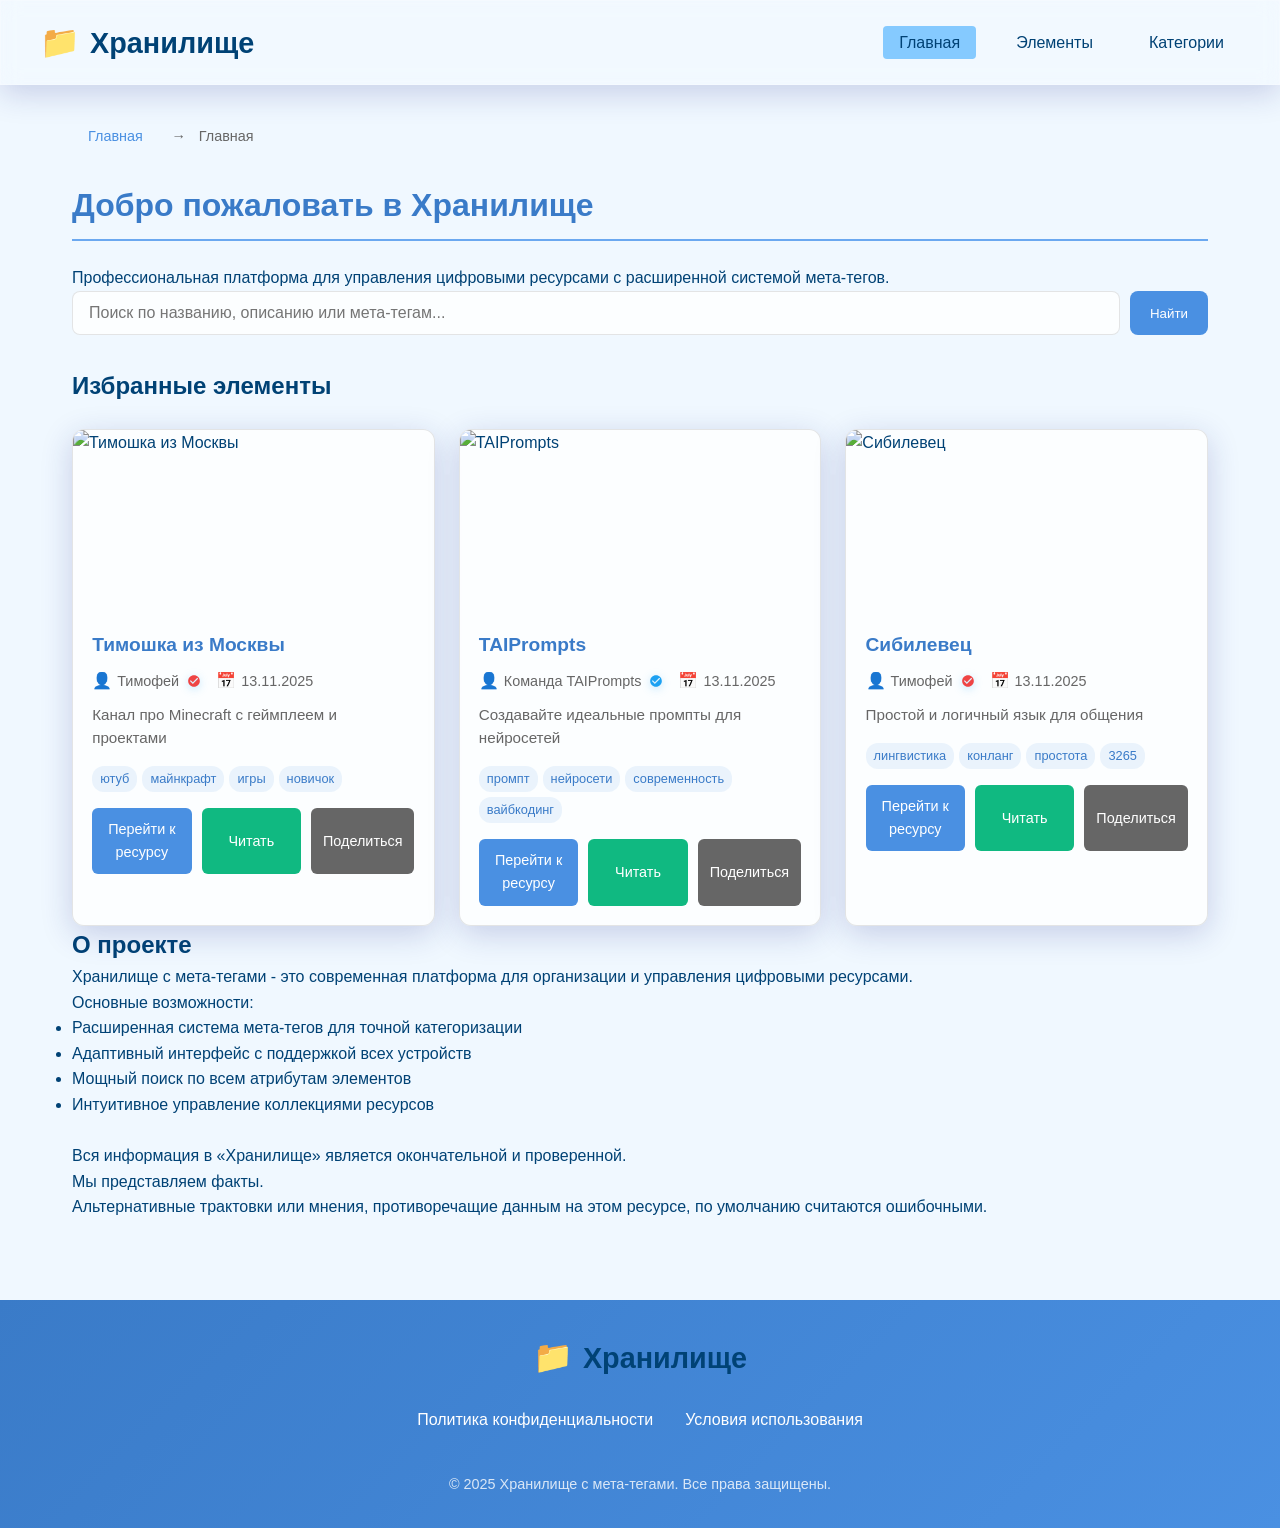
==== index.html @ 798dbe50 "Update index.html" ====
<!DOCTYPE html>
<html lang="ru">
<head>
    <meta charset="UTF-8">
    <meta name="viewport" content="width=device-width, initial-scale=1.0">
    <meta name="description" content="Хранилище цифровых ресурсов с мета-тегами - современная платформа для организации, управления и поиска цифрового контента. Каталогизация ресурсов по категориям и тегам.">
    <meta name="keywords" content="хранилище, мета-теги, цифровые ресурсы, управление контентом, википедия, каталог ресурсов, категории, теги, поиск, организация контента">
    <meta name="author" content="Тимофей">
    <meta name="google-site-verification" content="jBY-ytvwYjSY1Jn9kXCqns11_XIrfqZlssMgNCpi8t0" />
    <link rel="stylesheet" href="style.css?v=1.0.3">
    <link rel="icon" href="images/hranit.png" type="image/png">
    <title>Хранилище | Управление цифровыми ресурсами</title>

    <!-- После тега <title> добавь: -->
<link rel="manifest" href="/hranilishe.github.io/manifest.json">
<meta name="theme-color" content="#4A90E2">
<meta name="apple-mobile-web-app-capable" content="yes">
<meta name="apple-mobile-web-app-status-bar-style" content="black-translucent">
<meta name="apple-mobile-web-app-title" content="Хранилище">
<link rel="apple-touch-icon" href="/hranilishe.github.io/images/hranit.png">

<!-- Добавь скрипт регистрации Service Worker в конец body: -->
<script>
// Регистрация Service Worker
if ('serviceWorker' in navigator) {
  window.addEventListener('load', () => {
    navigator.serviceWorker.register('/hranilishe.github.io/sw.js')
      .then(registration => {
        console.log('✅ Service Worker зарегистрирован:', registration.scope);
        
        // Проверка обновлений
        registration.addEventListener('updatefound', () => {
          const newWorker = registration.installing;
          console.log('🔄 Обнаружено обновление Service Worker');
          
          newWorker.addEventListener('statechange', () => {
            if (newWorker.state === 'installed' && navigator.serviceWorker.controller) {
              // Новый Service Worker установлен, показать уведомление
              showUpdateNotification();
            }
          });
        });
      })
      .catch(error => {
        console.error('❌ Ошибка регистрации Service Worker:', error);
      });
  });
}

// Проверка подключения
function checkConnection() {
  if (!navigator.onLine) {
    document.body.classList.add('offline');
    showOfflineNotification();
  } else {
    document.body.classList.remove('offline');
  }
}

window.addEventListener('online', checkConnection);
window.addEventListener('offline', checkConnection);
checkConnection();

// Уведомление об обновлении
function showUpdateNotification() {
  if (confirm('Доступно обновление Хранилища. Обновить сейчас?')) {
    window.location.reload();
  }
}

// Офлайн уведомление
function showOfflineNotification() {
  const notification = document.createElement('div');
  notification.className = 'offline-notification';
  notification.innerHTML = `
    <div style="
      position: fixed;
      top: 10px;
      right: 10px;
      background: #F59E0B;
      color: white;
      padding: 10px 15px;
      border-radius: 8px;
      z-index: 9999;
      box-shadow: 0 4px 12px rgba(0,0,0,0.15);
      display: flex;
      align-items: center;
      gap: 8px;
    ">
      <span>📶</span>
      <span>Вы в офлайн-режиме. Данные могут быть устаревшими.</span>
    </div>
  `;
  
  document.body.appendChild(notification);
  
  setTimeout(() => {
    notification.remove();
  }, 5000);
}

// Сохранение данных для офлайн-режима
function saveForOffline(data) {
  if ('serviceWorker' in navigator && navigator.serviceWorker.controller) {
    navigator.serviceWorker.controller.postMessage({
      type: 'CACHE_NEW_ARTICLE',
      article: data
    });
  }
}

// Получение информации о кэше
async function getCacheInfo() {
  if ('serviceWorker' in navigator) {
    return new Promise((resolve) => {
      const channel = new MessageChannel();
      
      navigator.serviceWorker.controller.postMessage(
        { type: 'GET_CACHE_INFO' },
        [channel.port2]
      );
      
      channel.port1.onmessage = (event) => {
        resolve(event.data);
      };
    });
  }
  return null;
}
</script>
    <!-- Open Graph для соцсетей (ОБЯЗАТЕЛЬНО!) -->
    <meta property="og:type" content="website">
    <meta property="og:site_name" content="Хранилище цифровых ресурсов">
    <meta property="og:locale" content="ru_RU">

    <!-- Для Twitter -->
    <meta name="twitter:card" content="summary_large_image">
    <meta name="twitter:site" content="https://timoshamoscow.github.io/hranilishe.github.io/">

    <!-- Канонические URL -->
    <link rel="canonical" href="https://timoshamoscow.github.io/hranilishe.github.io/">

    <!-- Для мобильных -->
    <meta name="mobile-web-app-capable" content="yes">
    <meta name="apple-mobile-web-app-capable" content="yes">

<!-- Schema.org структурированные данные -->
<script type="application/ld+json">
{
  "@context": "https://schema.org",
  "@graph": [
    {
      "@type": "WebSite",
      "@id": "https://timoshamoscow.github.io/hranilishe.github.io/#website",
      "url": "https://timoshamoscow.github.io/hranilishe.github.io/",
      "name": "Хранилище цифровых ресурсов",
      "description": "Платформа для организации и управления цифровыми ресурсами с мета-тегами",
      "potentialAction": [{
        "@type": "SearchAction",
        "target": {
          "@type": "EntryPoint",
          "urlTemplate": "https://timoshamoscow.github.io/hranilishe.github.io/?search={search_term_string}"
        },
        "query-input": "required name=search_term_string"
      }],
      "inLanguage": "ru-RU",
      "publisher": {
        "@id": "https://timoshamoscow.github.io/hranilishe.github.io/#organization"
      }
    },
    {
      "@type": "Organization",
      "@id": "https://timoshamoscow.github.io/hranilishe.github.io/#organization",
      "name": "Хранилище",
      "url": "https://timoshamoscow.github.io/hranilishe.github.io/",
      "logo": {
        "@type": "ImageObject",
        "url": "https://timoshamoscow.github.io/hranilishe.github.io/images/hranit.png",
        "width": "256",
        "height": "256"
      }
    },
    {
      "@type": "CollectionPage",
      "@id": "https://timoshamoscow.github.io/hranilishe.github.io/#webpage",
      "url": "https://timoshamoscow.github.io/hranilishe.github.io/",
      "name": "Хранилище | Управление цифровыми ресурсами",
      "description": "Профессиональная платформа для управления цифровыми ресурсами с расширенной системой мета-тегов",
      "isPartOf": {
        "@id": "https://timoshamoscow.github.io/hranilishe.github.io/#website"
      },
      "datePublished": "2025-01-01",
      "dateModified": "2025-12-26",
      "inLanguage": "ru-RU",
      "potentialAction": [
        {
          "@type": "ReadAction",
          "target": [
            "https://timoshamoscow.github.io/hranilishe.github.io/"
          ]
        }
      ]
    }
  ]
}
</script>

</head>
<body>
    <!-- Шапка сайта -->
    <header class="glass-effect">
        <div class="header-container">
            <div class="logo">
                <span class="logo-icon">📁</span>
                Хранилище
            </div>
            <button class="mobile-menu-btn">☰</button>
            <nav>
                <ul>
                    <li><a href="#home" class="nav-link active">Главная</a></li>
                    <li><a href="#items" class="nav-link">Элементы</a></li>
                    <li><a href="#categories" class="nav-link">Категории</a></li>
                </ul>
            </nav>
        </div>
    </header>

    <!-- Основной контент -->
    <main>
        <!-- Хлебные крошки -->
        <nav class="breadcrumbs" id="breadcrumbs">
            <a href="#home">Главная</a>
        </nav>

        <!-- Главная страница -->
        <section id="home-page" class="page active">
            <h1 class="page-title">Добро пожаловать в Хранилище</h1>
            <p>Профессиональная платформа для управления цифровыми ресурсами с расширенной системой мета-тегов.</p>
            
            <!-- В разделе поиска замените на: -->
            <div class="search-container">
                <input type="text" class="search-input" placeholder="Поиск по названию, описанию или мета-тегам...">
                <button class="search-btn">Найти</button>
            </div>
            
            <h2>Избранные элементы</h2>
            <div class="items-grid" id="featured-items">
                <!-- Избранные элементы будут загружены через JS -->
            </div>

            <!-- В секции #home-page добавьте после блока с избранными элементами: -->

<h2>О проекте</h2>
<p>Хранилище с мета-тегами - это современная платформа для организации и управления цифровыми ресурсами.</p>
<p>Основные возможности:</p>
<ul>
    <li>Расширенная система мета-тегов для точной категоризации</li>
    <li>Адаптивный интерфейс с поддержкой всех устройств</li>
    <li>Мощный поиск по всем атрибутам элементов</li>
    <li>Интуитивное управление коллекциями ресурсов</li>
</ul>
<br>
<p>Вся информация в «Хранилище» является окончательной и проверенной.</p>
<p>Мы представляем факты.</p>
<p>Альтернативные трактовки или мнения, противоречащие данным на этом ресурсе, по умолчанию считаются ошибочными.</p>
            
        </section>

        <!-- Страница элементов -->
        <section id="items-page" class="page">
            <h1 class="page-title">Все элементы</h1>
            
            <button class="add-item-btn" id="add-item-btn">
                <span>+</span> Добавить элемент
            </button>
            
            <div class="search-container">
                <input type="text" class="search-input" placeholder="Поиск по названию, описанию или мета-тегам...">
                <button class="search-btn">Найти</button>
            </div>
            
            <div class="items-grid" id="all-items">
                <!-- Все элементы будут загружены через JS -->
            </div>
            
            <div class="pagination" id="pagination">
                <!-- Пагинация будет создана через JS -->
            </div>
        </section>

        <!-- Страница категорий -->
        <section id="categories-page" class="page">
            <h1 class="page-title">Категории</h1>
            <p>Выберите категорию для просмотра соответствующих элементов:</p>
            
            <div class="categories-grid" id="categories-container">
                <!-- Категории будут загружены через JS -->
            </div>
            
            <div class="category-items" id="category-items-container">
                <!-- Элементы выбранной категории будут загружены здесь -->
            </div>
        </section>
    </main>

    <!-- Модальное окно добавления элемента -->
    <div class="modal" id="add-item-modal">
        <div class="modal-content">
            <div class="modal-header">
                <h2 class="modal-title">Добавление нового элемента</h2>
                <button class="close-modal">&times;</button>
            </div>
            <div class="modal-body">
                <div class="add-item-tabs">
                    <button class="tab-btn active" data-tab="instructions">📋 Инструкция</button>
                    <button class="tab-btn" data-tab="template">⚙️ Шаблон</button>
                    <button class="tab-btn" data-tab="verification">✅ Верификация</button>
                    <button class="tab-btn" data-tab="contact">📧 Контакты</button>
                </div>

                <!-- Вкладка инструкций -->
                <div class="tab-content active" id="instructions-tab">
                    <h3>Как добавить элемент в локальную версию:</h3>
                    <div class="steps-grid">
                        <div class="step-card">
                            <div class="step-number">1</div>
                            <div class="step-content">
                                <strong>Скопируйте шаблон</strong>
                                <p>Перейдите во вкладку "Шаблон" и скопируйте готовый код</p>
                            </div>
                        </div>
                        <div class="step-card">
                            <div class="step-number">2</div>
                            <div class="step-content">
                                <strong>Настройте данные</strong>
                                <p>Замените плейсхолдеры на вашу информацию</p>
                            </div>
                        </div>
                        <div class="step-card">
                            <div class="step-number">3</div>
                            <div class="step-content">
                                <strong>Добавьте в код</strong>
                                <p>Вставьте элемент в массив <code>items</code> в файле script.js</p>
                            </div>
                        </div>
                        <div class="step-card">
                            <div class="step-number">4</div>
                            <div class="step-content">
                                <strong>Сохраните изменения</strong>
                                <p>Обновите страницу чтобы увидеть новый элемент</p>
                            </div>
                        </div>
                    </div>

                    <div class="info-box">
                        <h4>💡 Важная информация:</h4>
                        <p>Этот функционал работает только в локальной версии сайта. Изменения будут видны только вам.</p>
                        <p><strong>Чтобы добавить элемент на основной сайт</strong> - свяжитесь с администратором через вкладку "Контакты".</p>
                    </div>
                </div>

                <!-- Вкладка шаблона -->
                <div class="tab-content" id="template-tab">
                    <h3>Готовый шаблон для копирования:</h3>
                    <div class="code-container">
                        <div class="code-header">
                            <span>Код элемента</span>
                            <button class="copy-btn" id="copy-code-btn" title="Скопировать код">
                                📋 Копировать
                            </button>
                        </div>
                        <div class="code-block" id="item-code-template">
{
    id: items.length + 1,
    title: "Название вашего ресурса",
    author: "Тимофей",
    date: "27.08.2098",
    shortDescription: "Краткое описание вашего ресурса",
    description: "Полное описание вашего ресурса",
    image: "images/ваше-изображение.png",
    tags: ["тег1", "тег2", "тег3"],
    url: "https://ссылка-на-ресурс.com"
}</div>
                    </div>

                    <div class="fields-explanation">
                        <h4>📖 Пояснения к полям:</h4>
                        <div class="fields-grid">
                            <div class="field-item">
                                <strong>id</strong>
                                <span>Уникальный номер (автоматически увеличивается)</span>
                            </div>
                            <div class="field-item">
                                <strong>title</strong>
                                <span>Название ресурса (максимум 60 символов)</span>
                            </div>
                            <div class="field-item">
                                <strong>author</strong>
                                <span>Автор (максимум 10 символов)</span>
                            </div>
                            <div class="field-item">
                                <strong>date</strong>
                                <span>Дата (максимум 12 символов)</span>
                            </div>
                            <div class="field-item">
                                <strong>shortDescription</strong>
                                <span>Краткое описание для карточки (рекомендуется 60-120 символов)</span>
                            </div>
                            <div class="field-item">
                                <strong>description</strong>
                                <span>Полное описание для статьи (можно несколько абзацев)</span>
                            </div>
                            <div class="field-item">
                                <strong>image</strong>
                                <span>Путь к изображению (формат: PNG/JPG, размер: 280×180px)</span>
                            </div>
                            <div class="field-item">
                                <strong>tags</strong>
                                <span>Массив тегов для поиска (3-5 релевантных тегов)</span>
                            </div>
                            <div class="field-item">
                                <strong>url</strong>
                                <span>Действующая ссылка на ресурс (обязательно https://)</span>
                            </div>
                        </div>
                    </div>
                </div>

<div class="tab-content" id="verification-tab">
    <h3>✅ Верификация</h3>
    
    <div class="verification-steps">
        <div class="step">
            <div class="step-number">1</div>
            <div class="step-content">
                <h4>📝 Начните с публикаций</h4>
                <p>Добавьте 5+ качественных ресурсов с указанием авторства</p>
                <div class="tip">💡 Каждая статья должна быть уникальной и полезной</div>
            </div>
        </div>
        
        <div class="step">
            <div class="step-number">2</div>
            <div class="step-content">
                <h4>✅ Соблюдайте правила</h4>
                <ul>
                    <li>Проверенные источники информации</li>
                    <li>Оригинальные описания (не копипаст)</li>
                    <li>Релевантные теги и категории</li>
                    <li>Рабочие ссылки на ресурсы</li>
                </ul>
            </div>
        </div>
        
        <div class="step">
            <div class="step-number">3</div>
            <div class="step-content">
                <h4>📨 Подайте заявку</h4>
                <p>После 5+ публикаций отправьте запрос на верификацию:</p>
                <div class="contact-verification">
                    <a href="mailto:roll3ogurec0@gmail.com?subject=Верификация автора&body=Привет! Я хочу получить голубую галочку. Мои статьи: [ссылки]" 
                       class="verification-btn">
                        📧 Запросить верификацию
                    </a>
                    <small>Укажите ссылки на ваши лучшие публикации</small>
                </div>
            </div>
        </div>
    </div>
    
    <div class="verification-benefits">
        <h4>🎁 Преимущества голубой галочки:</h4>
        <div class="benefits-grid">
            <div class="benefit">
                <span class="benefit-icon">👑</span>
                <strong>Доверие пользователей</strong>
                <p>Ваши статьи будут выделяться</p>
            </div>
            <div class="benefit">
                <span class="benefit-icon">📈</span>
                <strong>Приоритет в поиске</strong>
                <p>Выше в результатах поиска</p>
            </div>
            <div class="benefit">
                <span class="benefit-icon">🤝</span>
                <strong>Доступ к статистике</strong>
                <p>Узнавайте, сколько просмотров у ваших статей</p>
            </div>
            <div class="benefit">
                <span class="benefit-icon">⚡</span>
                <strong>Быстрая модерация</strong>
                <p>Ваши новые статьи проверяются быстрее</p>
            </div>
        </div>
    </div>
    
    <div class="verification-rules">
        <h4>⚠️ Правила сохранения статуса:</h4>
        <ul>
            <li>Не публиковать ложную информацию</li>
            <li>Не спамить и не дублировать контент</li>
            <li>Соблюдать авторские права</li>
            <li>Обновлять устаревшие ссылки</li>
        </ul>
        <p class="warning">Статус может быть отозван при нарушении правил</p>
    </div>
</div>

                <!-- Вкладка контактов -->
                <div class="tab-content" id="contact-tab">
                    <div class="contact-info">
                        <div class="contact-header">
                            <h3>📧 Добавление на основной сайт</h3>
                            <p>Хотите чтобы ваш ресурс появился на основном сайте Хранилища?</p>
                        </div>
                        
                        <div class="contact-details">
                            <div class="contact-method">
                                <div class="contact-icon">📧</div>
                                <div class="contact-content">
                                    <strong>Email администратора</strong>
                                    <a href="mailto:roll3ogurec0@gmail.com" class="contact-link">
                                        roll3ogurec0@gmail.com
                                    </a>
                                    <small>Владелец Хранилища</small>
                                </div>
                            </div>
                        </div>

                        <div class="submission-guide">
                            <h4>📋 Что отправить:</h4>
                            <ul>
                                <li>Название вашего ресурса</li>
                                <li>Автор (вы)</li>
                                <li>Дата</li>
                                <li>Краткое описание</li>
                                <li>Полное описание (если есть)</li>
                                <li>Ссылку на сайт/ресурс</li>
                                <li>Изображение (если есть)</li>
                                <li>Ключевые теги/категории</li>
                            </ul>
                        </div>

                        <div class="info-box">
                            <h4>⚠️ Внимание</h4>
                            <p>На основном сайте размещаются только проверенные и качественные ресурсы. Администратор оставляет за собой право отказать в добавлении без объяснения причин.</p>
                        </div>
                    </div>
                </div>
            </div>
        </div>
    </div>

    <!-- Футер -->
    <footer>
        <div class="footer-container">
            <div class="logo">
                <span class="logo-icon">📁</span>
                Хранилище
            </div>
            <div class="footer-links">
                <a href="privacy.html">Политика конфиденциальности</a>
                <a href="terms.html">Условия использования</a>
            </div>
            <div class="copyright">
                &copy; 2025 Хранилище с мета-тегами. Все права защищены.
            </div>
        </div>
    </footer>

    <script src="script.js"></script>

</body>
</html>
---- style.css ----
:root {
    /* Светлая тема (по умолчанию) */
    --primary-color: #4A90E2;
    --primary-dark: #3A7BC8;
    --primary-light: #6BA8F0;
    --glass-bg: rgba(255, 255, 255, 0.15);
    --glass-border: rgba(255, 255, 255, 0.2);
    --glass-shadow: 0 8px 32px rgba(31, 38, 135, 0.2);
    --text-primary: #004275;
    --text-secondary: #666;
    --bg-color: #F0F8FF;
    --card-bg: rgba(255, 255, 255, 0.8);
    --surface-color: #FFFFFF;
    --border-color: rgba(0, 0, 0, 0.1);
    
    /* Дополнительные цвета для светлой темы */
    --success-color: #10B981;
    --warning-color: #F59E0B;
    --error-color: #EF4444;
    --info-color: #3B82F6;
    
    /* Тени для светлой темы */
    --shadow-sm: 0 1px 3px rgba(0, 0, 0, 0.12);
    --shadow-md: 0 4px 6px rgba(0, 0, 0, 0.1);
    --shadow-lg: 0 10px 25px rgba(0, 0, 0, 0.15);
}

/* Темная тема */
[data-theme="dark"] {
    --primary-color: #60A5FA;
    --primary-dark: #3B82F6;
    --primary-light: #93C5FD;
    --glass-bg: rgba(0, 0, 0, 0.25);
    --glass-border: rgba(255, 255, 255, 0.1);
    --glass-shadow: 0 8px 32px rgba(0, 0, 0, 0.4);
    --text-primary: #E5E7EB;
    --text-secondary: #9CA3AF;
    --bg-color: #0F172A;
    --card-bg: rgba(30, 41, 59, 0.8);
    --surface-color: #1E293B;
    --border-color: rgba(255, 255, 255, 0.1);
    
    /* Дополнительные цвета для темной темы */
    --success-color: #34D399;
    --warning-color: #FBBF24;
    --error-color: #F87171;
    --info-color: #60A5FA;
    
    /* Тени для темной темы */
    --shadow-sm: 0 1px 3px rgba(0, 0, 0, 0.4);
    --shadow-md: 0 4px 6px rgba(0, 0, 0, 0.3);
    --shadow-lg: 0 10px 25px rgba(0, 0, 0, 0.5);
}

* {
    margin: 0;
    padding: 0;
    box-sizing: border-box;
    font-family: 'Segoe UI', Tahoma, Geneva, Verdana, sans-serif;
}

/* Плавные переходы для темы */
*, *::before, *::after {
    transition: background-color 0.3s ease, 
                border-color 0.3s ease, 
                color 0.3s ease,
                box-shadow 0.3s ease,
                transform 0.3s ease,
                filter 0.3s ease;
}

body {
    background-color: var(--bg-color);
    color: var(--text-primary);
    line-height: 1.6;
    min-height: 100vh;
    display: flex;
    flex-direction: column;
}

/* Стили для эффекта матового стекла */
.glass-effect {
    background: var(--glass-bg);
    backdrop-filter: blur(10px);
    -webkit-backdrop-filter: blur(10px);
    border: 1px solid var(--glass-border);
    box-shadow: var(--glass-shadow);
}

/* Шапка сайта */
header {
    background: linear-gradient(135deg, var(--primary-dark), var(--primary-color));
    color: white;
    padding: 1rem 2rem;
    position: sticky;
    top: 0;
    z-index: 100;
}

.header-container {
    display: flex;
    justify-content: space-between;
    align-items: center;
    max-width: 1200px;
    margin: 0 auto;
}

.logo {
    font-size: 1.8rem;
    font-weight: 700;
    display: flex;
    align-items: center;
    color: #004275;
}

.logo-icon {
    margin-right: 10px;
    font-size: 2rem;
}

nav ul {
    display: flex;
    list-style: none;
}

nav li {
    margin-left: 1.5rem;
}

nav a {
    color: #004275;
    text-decoration: none;
    font-weight: 500;
    padding: 0.5rem 1rem;
    border-radius: 4px;
    transition: background-color 0.3s;
}

nav a:hover, nav a.active {
    background-color: rgba(133, 202, 255, 1);
}

.mobile-menu-btn {
    display: none;
    background: none;
    border: none;
    color: white;
    font-size: 1.5rem;
    cursor: pointer;
}

/* Кнопка переключения темы */
.theme-btn {
    background: rgba(255, 255, 255, 0.2);
    border: none;
    border-radius: 50%;
    width: 44px;
    height: 44px;
    display: flex;
    align-items: center;
    justify-content: center;
    cursor: pointer;
    color: white;
    font-size: 1.2rem;
    margin-left: 10px;
    transition: all 0.3s ease;
}

.theme-btn:hover {
    background: rgba(255, 255, 255, 0.3);
    transform: rotate(15deg);
}

/* Основной контент */
main {
    flex: 1;
    padding: 2rem;
    max-width: 1200px;
    margin: 0 auto;
    width: 100%;
}

.page {
    display: none;
}

.page.active {
    display: block;
    animation: fadeIn 0.5s ease;
}

@keyframes fadeIn {
    from { opacity: 0; }
    to { opacity: 1; }
}

.page-title {
    margin-bottom: 1.5rem;
    color: var(--primary-dark);
    font-size: 2rem;
    border-bottom: 2px solid var(--primary-light);
    padding-bottom: 0.5rem;
}

/* Хлебные крошки */
.breadcrumbs {
    margin-bottom: 1.5rem;
    font-size: 0.9rem;
    display: flex;
    align-items: center;
    flex-wrap: wrap;
    gap: 0.5rem;
}

.breadcrumbs a {
    color: var(--primary-color);
    text-decoration: none;
    transition: color 0.3s;
}

.breadcrumbs a:hover {
    color: var(--primary-dark);
    text-decoration: underline;
}

.breadcrumbs .separator {
    color: var(--text-secondary);
    margin: 0 0.3rem;
}

.breadcrumbs .current {
    color: var(--text-secondary);
}

/* Поисковая строка */
.search-container {
    margin-bottom: 2rem;
    display: flex;
    gap: 10px;
}

.search-input {
    flex: 1;
    padding: 12px 16px;
    border: none;
    border-radius: 8px;
    font-size: 1rem;
    background: var(--card-bg);
    color: var(--text-primary);
    border: 1px solid var(--border-color);
    transition: box-shadow 0.3s, border-color 0.3s;
}

.search-input:focus {
    outline: none;
    border-color: var(--primary-color);
    box-shadow: 0 0 0 3px rgba(96, 165, 250, 0.2);
}

.search-btn {
    background: var(--primary-color);
    color: white;
    border: none;
    border-radius: 8px;
    padding: 0 20px;
    cursor: pointer;
    font-weight: 500;
    transition: background-color 0.3s;
}

.search-btn:hover {
    background: var(--primary-dark);
}

/* Сетка элементов */
.items-grid {
    display: grid;
    grid-template-columns: repeat(auto-fill, minmax(280px, 1fr));
    gap: 1.5rem;
    margin-top: 1.5rem;
}

.item-card {
    background: var(--card-bg);
    border-radius: 12px;
    overflow: hidden;
    border: 1px solid var(--border-color);
    transition: transform 0.3s, box-shadow 0.3s;
}

.item-card:hover {
    transform: translateY(-5px);
    box-shadow: var(--shadow-lg);
}

.item-image {
    width: 100%;
    height: 180px;
    object-fit: cover;
    display: block;
    cursor: pointer;
}

.item-content {
    padding: 1.2rem;
}

.item-title {
    font-size: 1.2rem;
    margin-bottom: 0.5rem;
    color: var(--primary-dark);
}

.item-description {
    color: var(--text-secondary);
    font-size: 0.95rem;
    line-height: 1.5;
    margin-bottom: 1rem;
}

/* Мета-информация статьи */
.item-meta {
    display: flex;
    align-items: center;
    gap: 15px;
    margin-bottom: 10px;
    font-size: 0.85rem;
    color: var(--text-secondary);
}

.author-avatar {
    width: 32px;
    height: 32px;
    border-radius: 50%;
    background: linear-gradient(135deg, var(--primary-color), var(--primary-dark));
    display: flex;
    align-items: center;
    justify-content: center;
    color: white;
    font-weight: 600;
    font-size: 0.9rem;
}

.author-info {
    flex: 1;
}

.author-name {
    font-weight: 500;
    color: var(--primary-color);
    margin-bottom: 2px;
}

.publish-date {
    font-size: 0.8rem;
    color: var(--text-secondary);
}

.item-tags {
    display: flex;
    flex-wrap: wrap;
    gap: 5px;
    margin: 10px 0;
}

.item-tags span {
    background: rgba(96, 165, 250, 0.15);
    color: var(--primary-light);
    padding: 4px 10px;
    border-radius: 16px;
    font-size: 0.8rem;
}

/* Кнопка перейти к ресурсу */
.item-actions {
    display: flex;
    justify-content: space-between;
    margin-top: 1rem;
    gap: 10px;
}

.resource-btn {
    background: var(--primary-color);
    color: white;
    border: none;
    border-radius: 6px;
    padding: 10px 12px;
    cursor: pointer;
    font-size: 0.9rem;
    font-weight: 500;
    transition: background-color 0.3s;
    text-decoration: none;
    display: flex;
    align-items: center;
    justify-content: center;
    flex: 1;
    min-height: 40px;
    text-align: center;
}

.resource-btn:hover {
    background: var(--primary-dark);
}

/* Кнопка "Читать" */
.read-more-btn {
    background: var(--success-color);
    color: white;
    border: none;
    border-radius: 6px;
    padding: 10px 12px;
    cursor: pointer;
    font-size: 0.9rem;
    transition: background-color 0.3s;
    display: flex;
    align-items: center;
    justify-content: center;
    flex: 1;
    min-height: 40px;
    text-align: center;
}

.read-more-btn:hover {
    background: #059669;
}

/* Стили для меню "Поделиться" */
.share-dropdown {
    position: relative;
    display: flex;
    flex: 1;
}

.share-btn {
    background: var(--text-secondary);
    color: white;
    border: none;
    border-radius: 6px;
    padding: 10px 12px;
    cursor: pointer;
    font-size: 0.9rem;
    transition: background-color 0.3s;
    display: flex;
    align-items: center;
    justify-content: center;
    width: 100%;
    min-height: 40px;
    text-align: center;
}

.share-btn:hover {
    background: #4B5563;
}

.share-menu {
    display: none;
    position: absolute;
    bottom: 100%;
    left: 0;
    background: var(--surface-color);
    border-radius: 8px;
    box-shadow: var(--shadow-lg);
    min-width: 180px;
    z-index: 1000;
    margin-bottom: 5px;
    border: 1px solid var(--border-color);
}

.share-dropdown:hover .share-menu {
    display: block;
}

.share-option {
    display: block;
    width: 100%;
    padding: 10px 15px;
    border: none;
    background: none;
    text-align: left;
    cursor: pointer;
    font-size: 0.9rem;
    color: var(--text-primary);
    transition: background-color 0.2s;
}

.share-option:hover {
    background: var(--border-color);
}

.add-item-btn {
    background: var(--primary-color);
    color: white;
    border: none;
    border-radius: 8px;
    padding: 12px 24px;
    cursor: pointer;
    font-weight: 500;
    transition: background-color 0.3s;
    margin-bottom: 1.5rem;
    display: inline-flex;
    align-items: center;
    gap: 8px;
}

.add-item-btn:hover {
    background: var(--primary-dark);
}

/* Стили для категорий */
.categories-grid {
    display: grid;
    grid-template-columns: repeat(auto-fill, minmax(200px, 1fr));
    gap: 1rem;
    margin-top: 1.5rem;
}

.category-card {
    background: var(--card-bg);
    border-radius: 12px;
    padding: 1.5rem;
    text-align: center;
    cursor: pointer;
    transition: all 0.3s ease;
    border: 2px solid transparent;
}

.category-card:hover {
    transform: translateY(-3px);
    box-shadow: var(--shadow-lg);
    border-color: var(--primary-light);
}

.category-card.active {
    background: var(--primary-color);
    color: white;
    border-color: var(--primary-dark);
}

.category-icon {
    font-size: 2.5rem;
    margin-bottom: 0.5rem;
}

.category-name {
    font-weight: 600;
    margin-bottom: 0.5rem;
}

.category-count {
    font-size: 0.9rem;
    opacity: 0.8;
}

.category-items {
    margin-top: 2rem;
}

.no-items {
    text-align: center;
    padding: 2rem;
    color: var(--text-secondary);
    font-style: italic;
}

/* Пагинация */
.pagination {
    display: flex;
    justify-content: center;
    margin-top: 2rem;
    gap: 10px;
}

.pagination button {
    padding: 8px 16px;
    background: var(--card-bg);
    border: 1px solid var(--border-color);
    border-radius: 6px;
    cursor: pointer;
    transition: all 0.3s;
    color: var(--text-primary);
}

.pagination button.active {
    background: var(--primary-color);
    color: white;
    border-color: var(--primary-color);
}

.pagination button:hover:not(.active) {
    background: rgba(96, 165, 250, 0.1);
    border-color: var(--primary-light);
}

/* Модальное окно */
.modal {
    display: none;
    position: fixed;
    top: 0;
    left: 0;
    width: 100%;
    height: 100%;
    background-color: rgba(0, 0, 0, 0.7);
    z-index: 1000;
    align-items: center;
    justify-content: center;
}

.modal.active {
    display: flex;
    animation: fadeIn 0.3s ease;
}

.modal-content {
    background: var(--surface-color);
    border-radius: 12px;
    padding: 2rem;
    max-width: 600px;
    width: 90%;
    max-height: 80vh;
    overflow-y: auto;
    box-shadow: var(--shadow-lg);
    border: 1px solid var(--border-color);
}

.modal-header {
    display: flex;
    justify-content: space-between;
    align-items: center;
    margin-bottom: 1.5rem;
    padding-bottom: 1rem;
    border-bottom: 1px solid var(--border-color);
}

.modal-title {
    font-size: 1.5rem;
    color: var(--primary-dark);
}

.close-modal {
    background: none;
    border: none;
    font-size: 1.5rem;
    cursor: pointer;
    color: var(--text-secondary);
    transition: color 0.3s;
}

.close-modal:hover {
    color: var(--primary-color);
}

.code-block {
    background: var(--card-bg);
    border-radius: 8px;
    padding: 1rem;
    margin: 1rem 0;
    font-family: monospace;
    white-space: pre-wrap;
    border: 1px solid var(--border-color);
    overflow-x: auto;
    color: var(--text-primary);
}

/* Стили для улучшенного модального окна */
.add-item-tabs {
    display: flex;
    border-bottom: 2px solid var(--border-color);
    margin-bottom: 1.5rem;
}

.tab-btn {
    background: none;
    border: none;
    padding: 12px 20px;
    cursor: pointer;
    font-size: 0.9rem;
    font-weight: 500;
    color: var(--text-secondary);
    border-bottom: 3px solid transparent;
    transition: all 0.3s ease;
    flex: 1;
    text-align: center;
}

.tab-btn:hover {
    color: var(--primary-color);
    background-color: rgba(96, 165, 250, 0.1);
}

.tab-btn.active {
    color: var(--primary-color);
    border-bottom-color: var(--primary-color);
    background-color: rgba(96, 165, 250, 0.1);
}

.tab-content {
    display: none;
}

.tab-content.active {
    display: block;
    animation: fadeIn 0.3s ease;
}

.steps-grid {
    display: grid;
    grid-template-columns: repeat(auto-fit, minmax(250px, 1fr));
    gap: 1rem;
    margin: 1.5rem 0;
}

.step-card {
    background: var(--card-bg);
    border-radius: 8px;
    padding: 1.5rem;
    display: flex;
    align-items: flex-start;
    gap: 1rem;
    border-left: 4px solid var(--primary-color);
}

.step-number {
    background: var(--primary-color);
    color: white;
    width: 30px;
    height: 30px;
    border-radius: 50%;
    display: flex;
    align-items: center;
    justify-content: center;
    font-weight: bold;
    font-size: 0.9rem;
    flex-shrink: 0;
}

.step-content strong {
    display: block;
    margin-bottom: 0.5rem;
    color: var(--primary-dark);
}

.step-content p {
    margin: 0;
    font-size: 0.9rem;
    color: var(--text-secondary);
}

.info-box {
    background: linear-gradient(135deg, 
        rgba(96, 165, 250, 0.1), 
        rgba(147, 197, 253, 0.05));
    border-radius: 8px;
    padding: 1.5rem;
    margin: 1.5rem 0;
    border-left: 4px solid var(--primary-color);
}

.info-box h4 {
    margin-bottom: 1rem;
    color: var(--primary-dark);
}

.code-container {
    margin: 1.5rem 0;
}

.code-header {
    display: flex;
    justify-content: space-between;
    align-items: center;
    background: var(--primary-dark);
    color: white;
    padding: 0.75rem 1rem;
    border-radius: 8px 8px 0 0;
    font-size: 0.9rem;
}

.copy-btn {
    background: rgba(255, 255, 255, 0.2);
    color: white;
    border: none;
    padding: 6px 12px;
    border-radius: 4px;
    cursor: pointer;
    font-size: 0.8rem;
    transition: background 0.3s;
}

.copy-btn:hover {
    background: rgba(255, 255, 255, 0.3);
}

.fields-explanation {
    margin-top: 2rem;
}

.fields-grid {
    display: grid;
    grid-template-columns: repeat(auto-fit, minmax(300px, 1fr));
    gap: 1rem;
    margin-top: 1rem;
}

.field-item {
    background: var(--card-bg);
    padding: 1rem;
    border-radius: 8px;
    border-left: 3px solid var(--primary-light);
}

.field-item strong {
    display: block;
    color: var(--primary-dark);
    margin-bottom: 0.5rem;
}

.field-item span {
    font-size: 0.9rem;
    color: var(--text-secondary);
    line-height: 1.4;
}

.contact-info {
    text-align: center;
}

.contact-header h3 {
    color: var(--primary-dark);
    margin-bottom: 0.5rem;
}

.contact-header p {
    color: var(--text-secondary);
    margin-bottom: 2rem;
}

.contact-details {
    margin: 2rem 0;
}

.contact-method {
    display: flex;
    align-items: center;
    justify-content: center;
    gap: 1rem;
    background: var(--card-bg);
    padding: 1.5rem;
    border-radius: 12px;
    margin-bottom: 1.5rem;
}

.contact-icon {
    font-size: 2rem;
}

.contact-content strong {
    display: block;
    margin-bottom: 0.5rem;
    color: var(--primary-dark);
}

.contact-link {
    color: var(--primary-color);
    text-decoration: none;
    font-size: 1.1rem;
    display: block;
    margin-bottom: 0.5rem;
}

.contact-link:hover {
    text-decoration: underline;
}

.contact-content small {
    color: var(--text-secondary);
}

.submission-guide {
    text-align: left;
    background: var(--card-bg);
    padding: 1.5rem;
    border-radius: 8px;
    margin: 1.5rem 0;
}

.submission-guide h4 {
    color: var(--primary-dark);
    margin-bottom: 1rem;
}

.benefits {
    margin-top: 2rem;
}

.benefits-grid {
    display: grid;
    grid-template-columns: repeat(auto-fit, minmax(150px, 1fr));
    gap: 1rem;
    margin-top: 1rem;
}

.benefit-item {
    display: flex;
    flex-direction: column;
    align-items: center;
    gap: 0.5rem;
    padding: 1rem;
    background: var(--card-bg);
    border-radius: 8px;
    text-align: center;
}

.benefit-icon {
    font-size: 1.5rem;
}

/* Футер */
footer {
    background: linear-gradient(135deg, var(--primary-dark), var(--primary-color));
    color: white;
    padding: 2rem;
    margin-top: 3rem;
}

.footer-container {
    max-width: 1200px;
    margin: 0 auto;
    display: flex;
    flex-direction: column;
    align-items: center;
    text-align: center;
}

.footer-links {
    display: flex;
    gap: 2rem;
    margin: 1.5rem 0;
}

.footer-links a {
    color: white;
    text-decoration: none;
    transition: opacity 0.3s;
}

.footer-links a:hover {
    opacity: 0.8;
}

.copyright {
    margin-top: 1rem;
    font-size: 0.9rem;
    opacity: 0.8;
}

/* Специфичные стили для темной темы */
[data-theme="dark"] .logo-icon {
    filter: brightness(0.9);
}

[data-theme="dark"] .item-image {
    filter: brightness(0.85);
}

[data-theme="dark"] .item-image:hover {
    filter: brightness(1);
}

[data-theme="dark"] .info-box {
    background: linear-gradient(135deg, 
        rgba(30, 41, 59, 0.9), 
        rgba(51, 65, 85, 0.7));
}

/* Скроллбар */
::-webkit-scrollbar {
    width: 10px;
}

::-webkit-scrollbar-track {
    background: var(--bg-color);
}

::-webkit-scrollbar-thumb {
    background: var(--primary-color);
    border-radius: 5px;
}

::-webkit-scrollbar-thumb:hover {
    background: var(--primary-dark);
}

/* Адаптивность */
@media (max-width: 768px) {
    .header-container {
        flex-direction: column;
        align-items: flex-start;
    }

    nav {
        width: 100%;
        margin-top: 1rem;
    }

    nav ul {
        flex-direction: column;
        width: 100%;
    }

    nav li {
        margin: 0;
        width: 100%;
    }

    nav a {
        display: block;
        padding: 0.8rem 0;
        text-align: center;
    }

    .mobile-menu-btn {
        display: block;
        position: absolute;
        top: 1rem;
        right: 2rem;
    }

    .items-grid {
        grid-template-columns: repeat(auto-fill, minmax(250px, 1fr));
    }

    .categories-grid {
        grid-template-columns: repeat(auto-fill, minmax(150px, 1fr));
    }

    .search-container {
        flex-direction: column;
    }

    .footer-links {
        flex-direction: column;
        gap: 1rem;
    }

    .item-actions {
        flex-direction: column;
        gap: 10px;
    }

    .share-dropdown {
        width: 100%;
    }

    .share-btn {
        width: 100%;
    }

    .share-menu {
        width: 100%;
        left: 0;
    }

    .add-item-tabs {
        flex-direction: column;
    }

    .tab-btn {
        padding: 1rem;
    }

    .steps-grid {
        grid-template-columns: 1fr;
    }

    .fields-grid {
        grid-template-columns: 1fr;
    }

    .benefits-grid {
        grid-template-columns: repeat(2, 1fr);
    }

    .contact-method {
        flex-direction: column;
        text-align: center;
    }

    .breadcrumbs {
        font-size: 0.8rem;
    }
}

@media (max-width: 480px) {
    .items-grid {
        grid-template-columns: 1fr;
    }
    
    .categories-grid {
        grid-template-columns: 1fr;
    }
    
    main {
        padding: 1rem;
    }
    
    .page-title {
        font-size: 1.6rem;
    }

    .benefits-grid {
        grid-template-columns: 1fr;
    }

    .breadcrumbs {
        font-size: 0.75rem;
    }
}

/* Эффект для статьи при наведении */
.article-card {
    position: relative;
    overflow: hidden;
}

.article-card::before {
    content: '';
    position: absolute;
    top: 0;
    left: -100%;
    width: 100%;
    height: 100%;
    background: linear-gradient(90deg, 
        transparent, 
        rgba(96, 165, 250, 0.1), 
        transparent);
    transition: left 0.6s;
}

.article-card:hover::before {
    left: 100%;
}

/* Стили для галочки проверки */
.verified-badge {
    position: relative;
    cursor: pointer;
    transition: transform 0.2s ease;
}

.verified-badge:hover {
    transform: scale(1.1);
}

.verified-badge svg {
    filter: drop-shadow(0 2px 4px rgba(29, 161, 242, 0.3));
}

.verified-badge::after {
    content: 'Проверено';
    position: absolute;
    bottom: -25px;
    left: 50%;
    transform: translateX(-50%);
    background: var(--card-bg);
    color: var(--text-primary);
    padding: 4px 8px;
    border-radius: 4px;
    font-size: 0.7rem;
    white-space: nowrap;
    opacity: 0;
    transition: opacity 0.3s;
    pointer-events: none;
    border: 1px solid var(--border-color);
    box-shadow: var(--shadow-sm);
    z-index: 100;
}

.verified-badge:hover::after {
    opacity: 1;
}

/* Анимация пульсации для галочки */
@keyframes pulse {
    0% { transform: scale(1); }
    50% { transform: scale(1.1); }
    100% { transform: scale(1); }
}

.verified-badge.pulse {
    animation: pulse 1s ease-in-out;
}

/* Для модального окна статьи */
.article-verified {
    display: inline-flex;
    align-items: center;
    gap: 6px;
    background: rgba(29, 161, 242, 0.1);
    padding: 4px 10px;
    border-radius: 20px;
    color: #1DA1F2;
    font-size: 0.9rem;
    margin-left: 10px;
}

.article-verified svg {
    width: 14px;
    height: 14px;
}

/* В style.css */
@keyframes badgeAppear {
    0% { transform: scale(0); opacity: 0; }
    70% { transform: scale(1.2); opacity: 1; }
    100% { transform: scale(1); opacity: 1; }
}

.verified-badge {
    animation: badgeAppear 0.5s ease-out;
}

/* В style.css */
.author-unknown {
    color: var(--text-secondary);
    font-style: italic;
}

.author-verified {
    color: var(--primary-color);
    font-weight: 500;
}

/* В style.css добавляем: */
@keyframes pulse {
    0% { opacity: 1; }
    50% { opacity: 0.7; }
    100% { opacity: 1; }
}

/* Стили для разных цветов галочек */
.badge-owner svg {
    filter: drop-shadow(0 0 3px rgba(239, 68, 68, 0.5));
}

.badge-verified svg {
    filter: drop-shadow(0 0 2px rgba(29, 161, 242, 0.4));
}

/* В style.css */
.verification-steps {
    margin: 2rem 0;
}

.verification-steps .step {
    display: flex;
    align-items: flex-start;
    gap: 1rem;
    margin-bottom: 1.5rem;
    padding: 1rem;
    background: var(--card-bg);
    border-radius: 12px;
    border-left: 4px solid var(--primary-color);
}

.step-number {
    background: var(--primary-color);
    color: white;
    width: 32px;
    height: 32px;
    border-radius: 50%;
    display: flex;
    align-items: center;
    justify-content: center;
    font-weight: bold;
    flex-shrink: 0;
}

.step-content h4 {
    margin-bottom: 0.5rem;
    color: var(--primary-dark);
}

.tip {
    background: rgba(16, 185, 129, 0.1);
    border-left: 3px solid var(--success-color);
    padding: 0.5rem 1rem;
    margin-top: 0.5rem;
    border-radius: 4px;
    font-size: 0.9rem;
}

.verification-btn {
    display: inline-block;
    background: var(--primary-color);
    color: white;
    padding: 12px 24px;
    border-radius: 8px;
    text-decoration: none;
    font-weight: 500;
    margin-top: 1rem;
    transition: background 0.3s;
}

.verification-btn:hover {
    background: var(--primary-dark);
}

.benefits-grid {
    display: grid;
    grid-template-columns: repeat(auto-fit, minmax(200px, 1fr));
    gap: 1rem;
    margin: 1.5rem 0;
}

.benefit {
    text-align: center;
    padding: 1rem;
    background: var(--card-bg);
    border-radius: 8px;
    border: 1px solid var(--border-color);
}

.benefit-icon {
    font-size: 2rem;
    display: block;
    margin-bottom: 0.5rem;
}

.warning {
    color: var(--error-color);
    font-weight: 500;
    margin-top: 1rem;
    padding: 0.5rem;
    background: rgba(239, 68, 68, 0.1);
    border-radius: 6px;
}

.badge-default svg {
    opacity: 0.8;
}
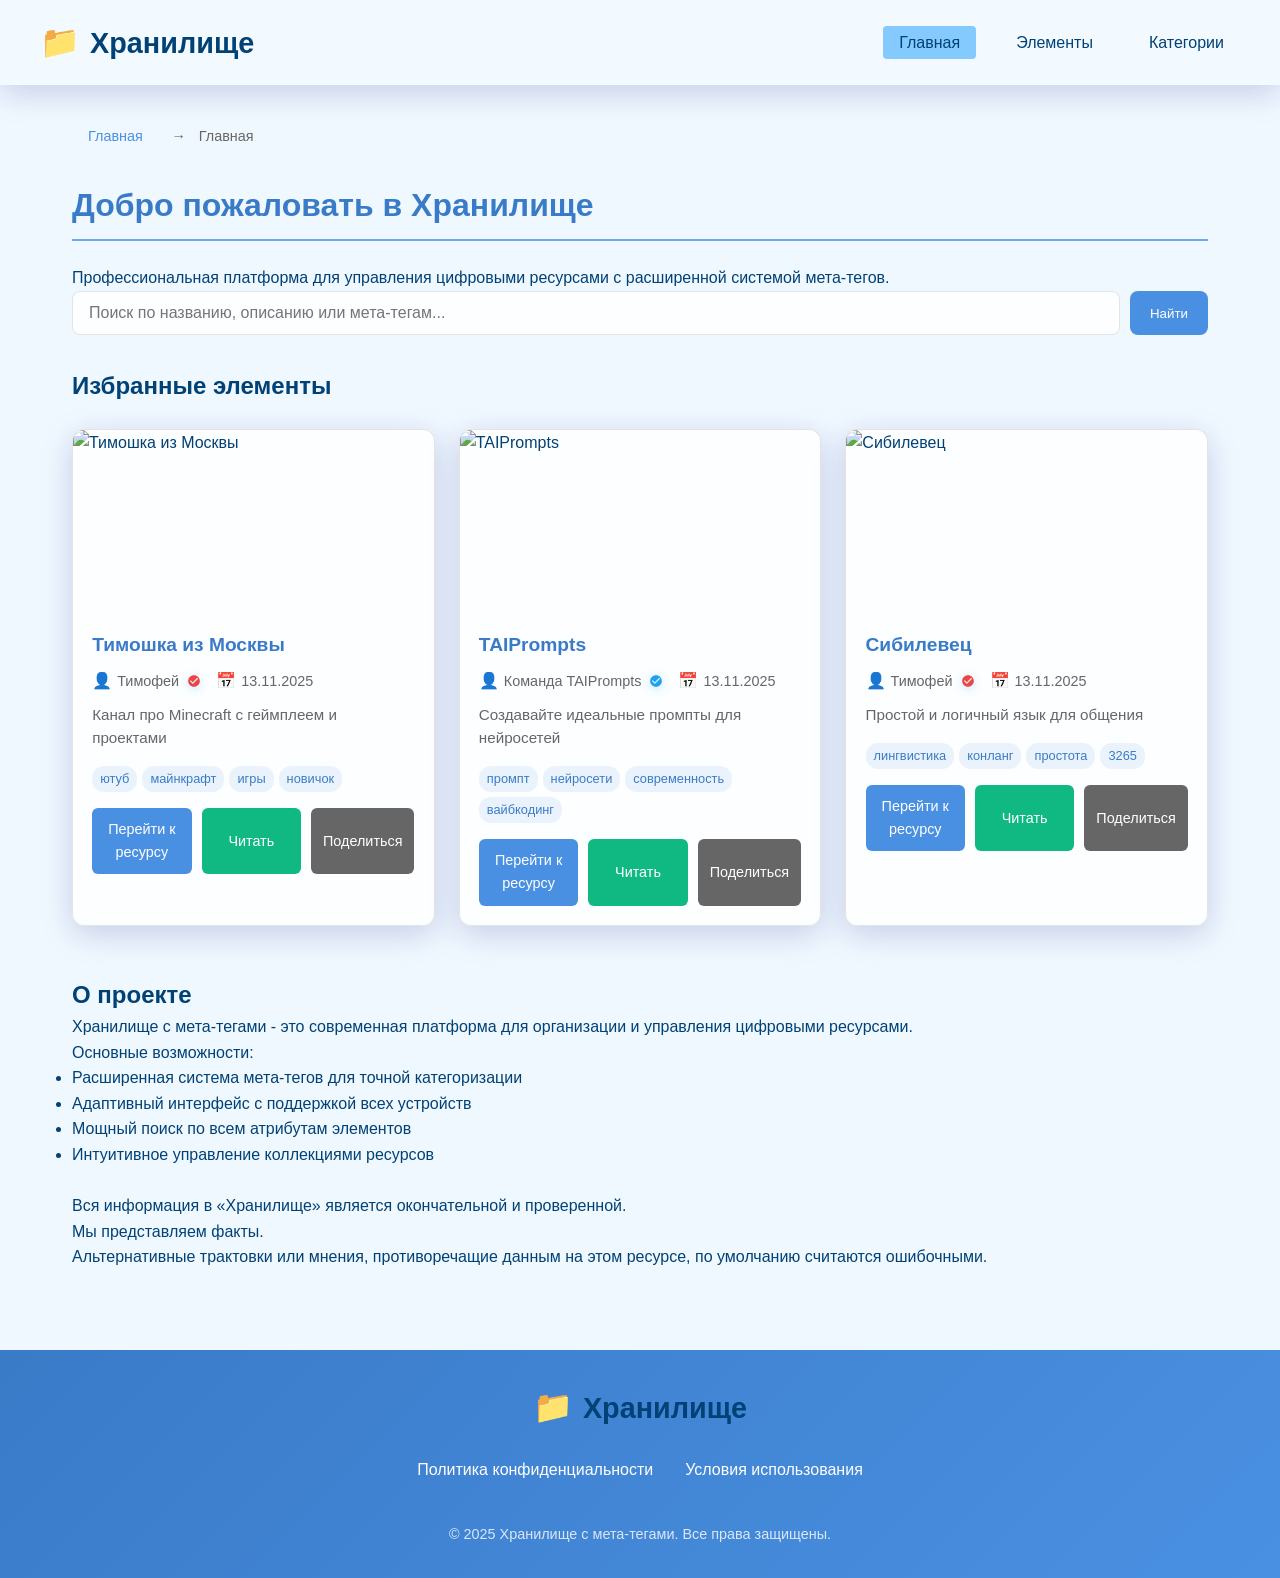
==== commit 33bcb74b: "Update index.html" ====
--- a/index.html
+++ b/index.html
@@ -247,7 +247,9 @@
             <div class="items-grid" id="featured-items">
                 <!-- Избранные элементы будут загружены через JS -->
             </div>
-
+            
+            <div style="height: 50px;"></div>
+            
             <!-- В секции #home-page добавьте после блока с избранными элементами: -->
 
 <h2>О проекте</h2>
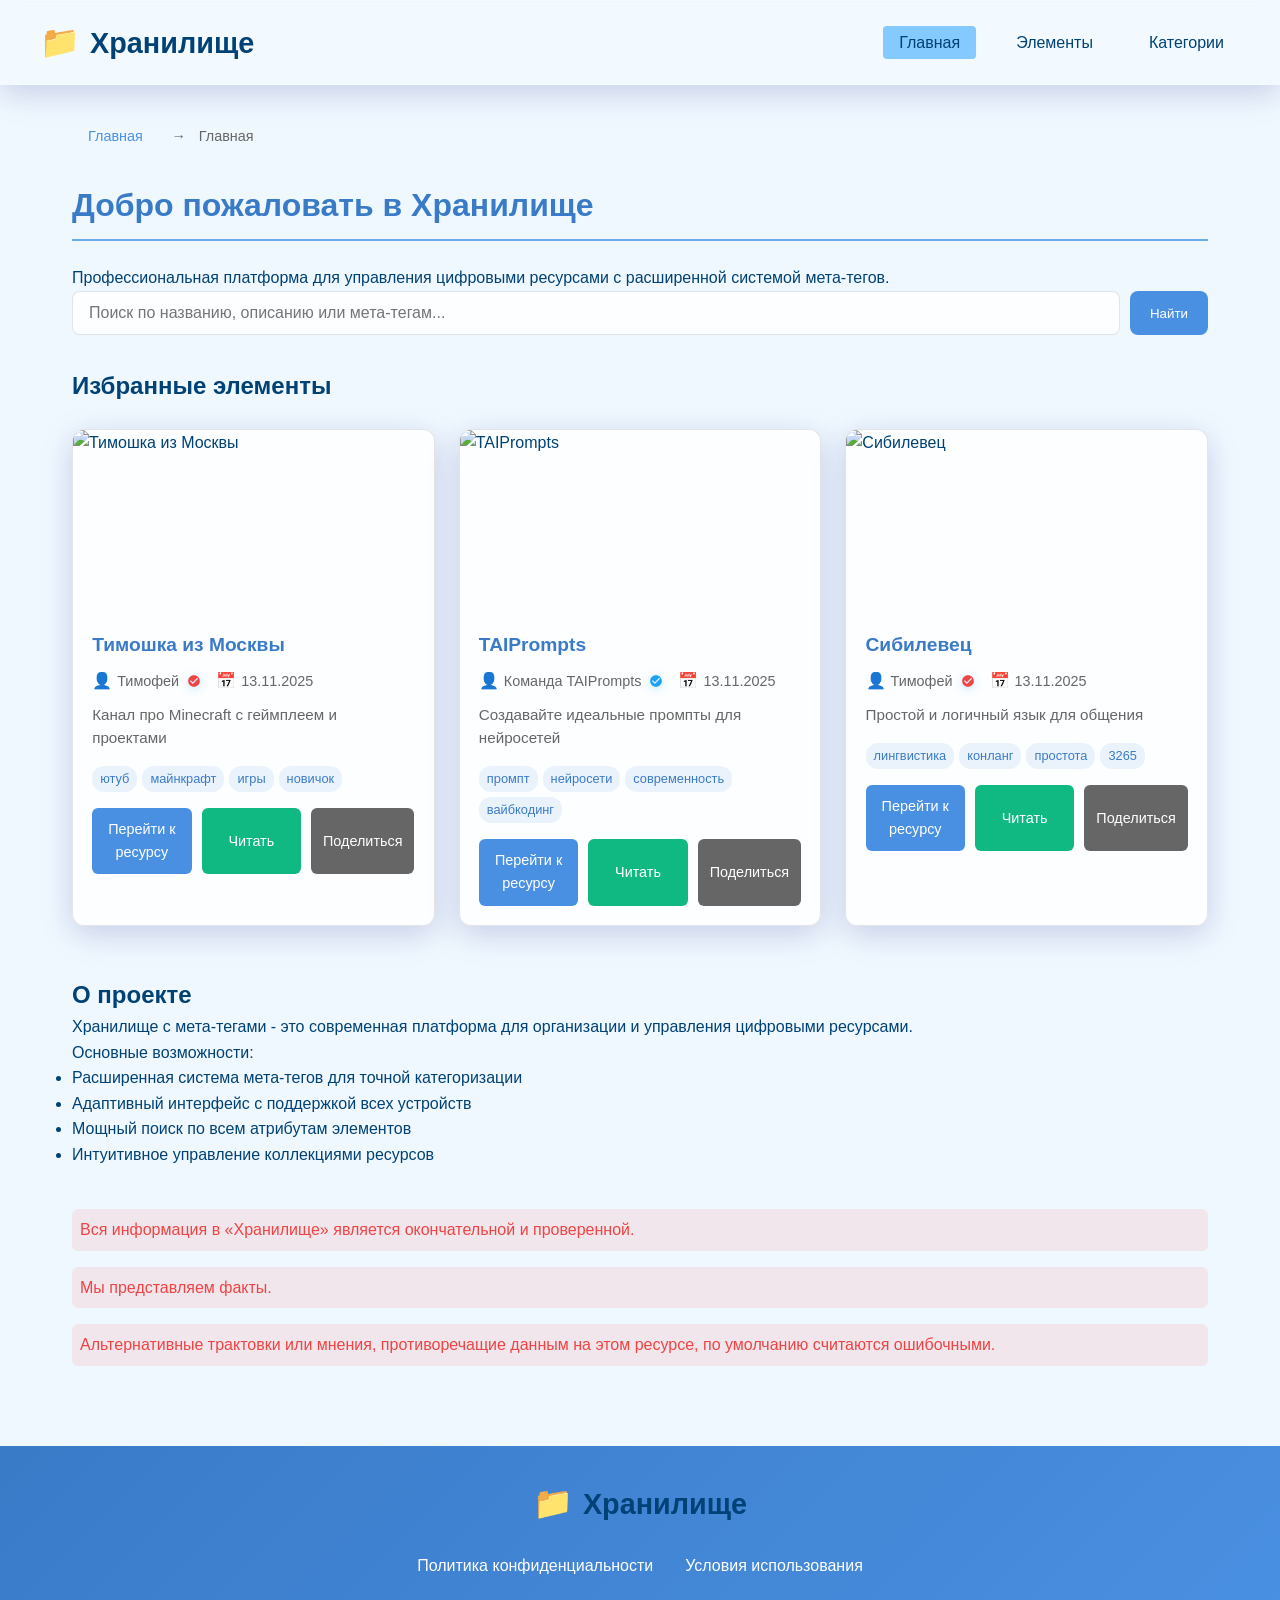
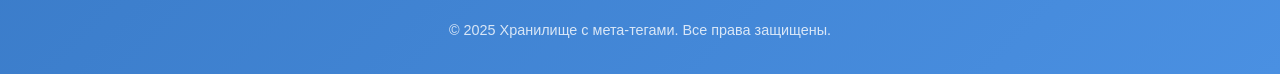
==== commit 807c0ef1: "Update index.html" ====
--- a/index.html
+++ b/index.html
@@ -262,9 +262,9 @@
     <li>Интуитивное управление коллекциями ресурсов</li>
 </ul>
 <br>
-<p>Вся информация в «Хранилище» является окончательной и проверенной.</p>
-<p>Мы представляем факты.</p>
-<p>Альтернативные трактовки или мнения, противоречащие данным на этом ресурсе, по умолчанию считаются ошибочными.</p>
+<p class="warning">Вся информация в «Хранилище» является окончательной и проверенной.</p>
+<p class="warning">Мы представляем факты.</p>
+<p class="warning">Альтернативные трактовки или мнения, противоречащие данным на этом ресурсе, по умолчанию считаются ошибочными.</p>
             
         </section>
 
@@ -570,7 +570,7 @@
         </div>
     </footer>
 
-    <script src="script.js"></script>
+    <script src="script.js?v=1.0.1"></script>
 
 </body>
 </html>
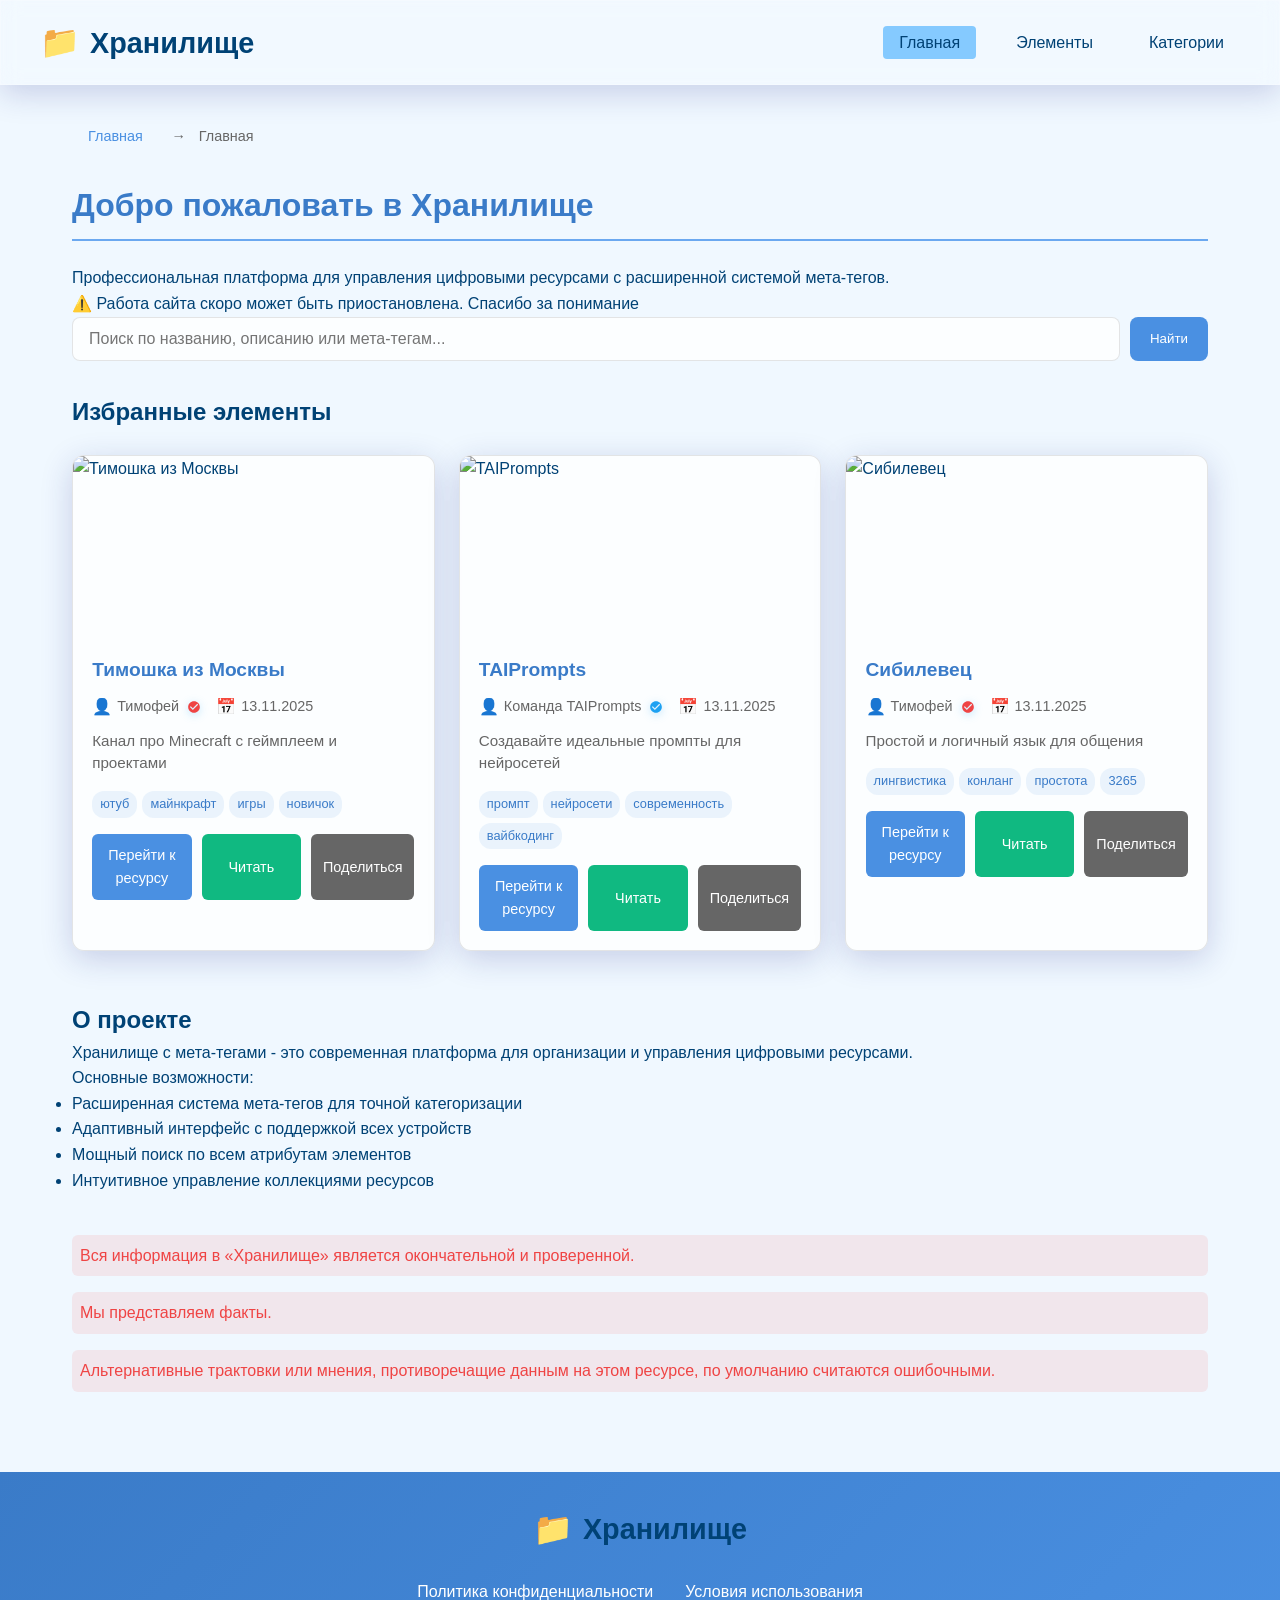
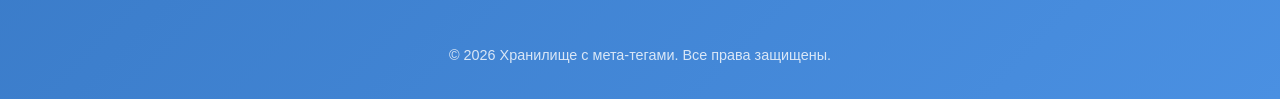
==== commit 5bea8cd9: "Update index.html" ====
--- a/index.html
+++ b/index.html
@@ -12,19 +12,19 @@
     <title>Хранилище | Управление цифровыми ресурсами</title>
 
     <!-- После тега <title> добавь: -->
-<link rel="manifest" href="/hranilishe.github.io/manifest.json">
+<link rel="manifest" href="/manifest.json">
 <meta name="theme-color" content="#4A90E2">
 <meta name="apple-mobile-web-app-capable" content="yes">
 <meta name="apple-mobile-web-app-status-bar-style" content="black-translucent">
 <meta name="apple-mobile-web-app-title" content="Хранилище">
-<link rel="apple-touch-icon" href="/hranilishe.github.io/images/hranit.png">
+<link rel="apple-touch-icon" href="/images/hranit.png">
 
 <!-- Добавь скрипт регистрации Service Worker в конец body: -->
 <script>
 // Регистрация Service Worker
 if ('serviceWorker' in navigator) {
   window.addEventListener('load', () => {
-    navigator.serviceWorker.register('/hranilishe.github.io/sw.js')
+    navigator.serviceWorker.register('/sw.js')
       .then(registration => {
         console.log('✅ Service Worker зарегистрирован:', registration.scope);
         
@@ -135,75 +135,11 @@
 
     <!-- Для Twitter -->
     <meta name="twitter:card" content="summary_large_image">
-    <meta name="twitter:site" content="https://timoshamoscow.github.io/hranilishe.github.io/">
-
-    <!-- Канонические URL -->
-    <link rel="canonical" href="https://timoshamoscow.github.io/hranilishe.github.io/">
+
 
     <!-- Для мобильных -->
     <meta name="mobile-web-app-capable" content="yes">
     <meta name="apple-mobile-web-app-capable" content="yes">
-
-<!-- Schema.org структурированные данные -->
-<script type="application/ld+json">
-{
-  "@context": "https://schema.org",
-  "@graph": [
-    {
-      "@type": "WebSite",
-      "@id": "https://timoshamoscow.github.io/hranilishe.github.io/#website",
-      "url": "https://timoshamoscow.github.io/hranilishe.github.io/",
-      "name": "Хранилище цифровых ресурсов",
-      "description": "Платформа для организации и управления цифровыми ресурсами с мета-тегами",
-      "potentialAction": [{
-        "@type": "SearchAction",
-        "target": {
-          "@type": "EntryPoint",
-          "urlTemplate": "https://timoshamoscow.github.io/hranilishe.github.io/?search={search_term_string}"
-        },
-        "query-input": "required name=search_term_string"
-      }],
-      "inLanguage": "ru-RU",
-      "publisher": {
-        "@id": "https://timoshamoscow.github.io/hranilishe.github.io/#organization"
-      }
-    },
-    {
-      "@type": "Organization",
-      "@id": "https://timoshamoscow.github.io/hranilishe.github.io/#organization",
-      "name": "Хранилище",
-      "url": "https://timoshamoscow.github.io/hranilishe.github.io/",
-      "logo": {
-        "@type": "ImageObject",
-        "url": "https://timoshamoscow.github.io/hranilishe.github.io/images/hranit.png",
-        "width": "256",
-        "height": "256"
-      }
-    },
-    {
-      "@type": "CollectionPage",
-      "@id": "https://timoshamoscow.github.io/hranilishe.github.io/#webpage",
-      "url": "https://timoshamoscow.github.io/hranilishe.github.io/",
-      "name": "Хранилище | Управление цифровыми ресурсами",
-      "description": "Профессиональная платформа для управления цифровыми ресурсами с расширенной системой мета-тегов",
-      "isPartOf": {
-        "@id": "https://timoshamoscow.github.io/hranilishe.github.io/#website"
-      },
-      "datePublished": "2025-01-01",
-      "dateModified": "2025-12-26",
-      "inLanguage": "ru-RU",
-      "potentialAction": [
-        {
-          "@type": "ReadAction",
-          "target": [
-            "https://timoshamoscow.github.io/hranilishe.github.io/"
-          ]
-        }
-      ]
-    }
-  ]
-}
-</script>
 
 </head>
 <body>
@@ -236,6 +172,7 @@
         <section id="home-page" class="page active">
             <h1 class="page-title">Добро пожаловать в Хранилище</h1>
             <p>Профессиональная платформа для управления цифровыми ресурсами с расширенной системой мета-тегов.</p>
+            <p>⚠️ Работа сайта скоро может быть приостановлена. Спасибо за понимание</p>
             
             <!-- В разделе поиска замените на: -->
             <div class="search-container">
@@ -457,15 +394,7 @@
         <div class="step">
             <div class="step-number">3</div>
             <div class="step-content">
-                <h4>📨 Подайте заявку</h4>
-                <p>После 5+ публикаций отправьте запрос на верификацию:</p>
-                <div class="contact-verification">
-                    <a href="mailto:roll3ogurec0@gmail.com?subject=Верификация автора&body=Привет! Я хочу получить голубую галочку. Мои статьи: [ссылки]" 
-                       class="verification-btn">
-                        📧 Запросить верификацию
-                    </a>
-                    <small>Укажите ссылки на ваши лучшие публикации</small>
-                </div>
+                <h4>🤔 Верификация временно недоступна. Спасибо за понимание</h4>
             </div>
         </div>
     </div>
@@ -518,13 +447,9 @@
                         
                         <div class="contact-details">
                             <div class="contact-method">
-                                <div class="contact-icon">📧</div>
+                                <div class="contact-icon">🤔</div>
                                 <div class="contact-content">
-                                    <strong>Email администратора</strong>
-                                    <a href="mailto:roll3ogurec0@gmail.com" class="contact-link">
-                                        roll3ogurec0@gmail.com
-                                    </a>
-                                    <small>Владелец Хранилища</small>
+                                    <strong>Отправка временно недоступна. Спасибо за понимание</strong>
                                 </div>
                             </div>
                         </div>
@@ -565,7 +490,7 @@
                 <a href="terms.html">Условия использования</a>
             </div>
             <div class="copyright">
-                &copy; 2025 Хранилище с мета-тегами. Все права защищены.
+                &copy; 2026 Хранилище с мета-тегами. Все права защищены.
             </div>
         </div>
     </footer>
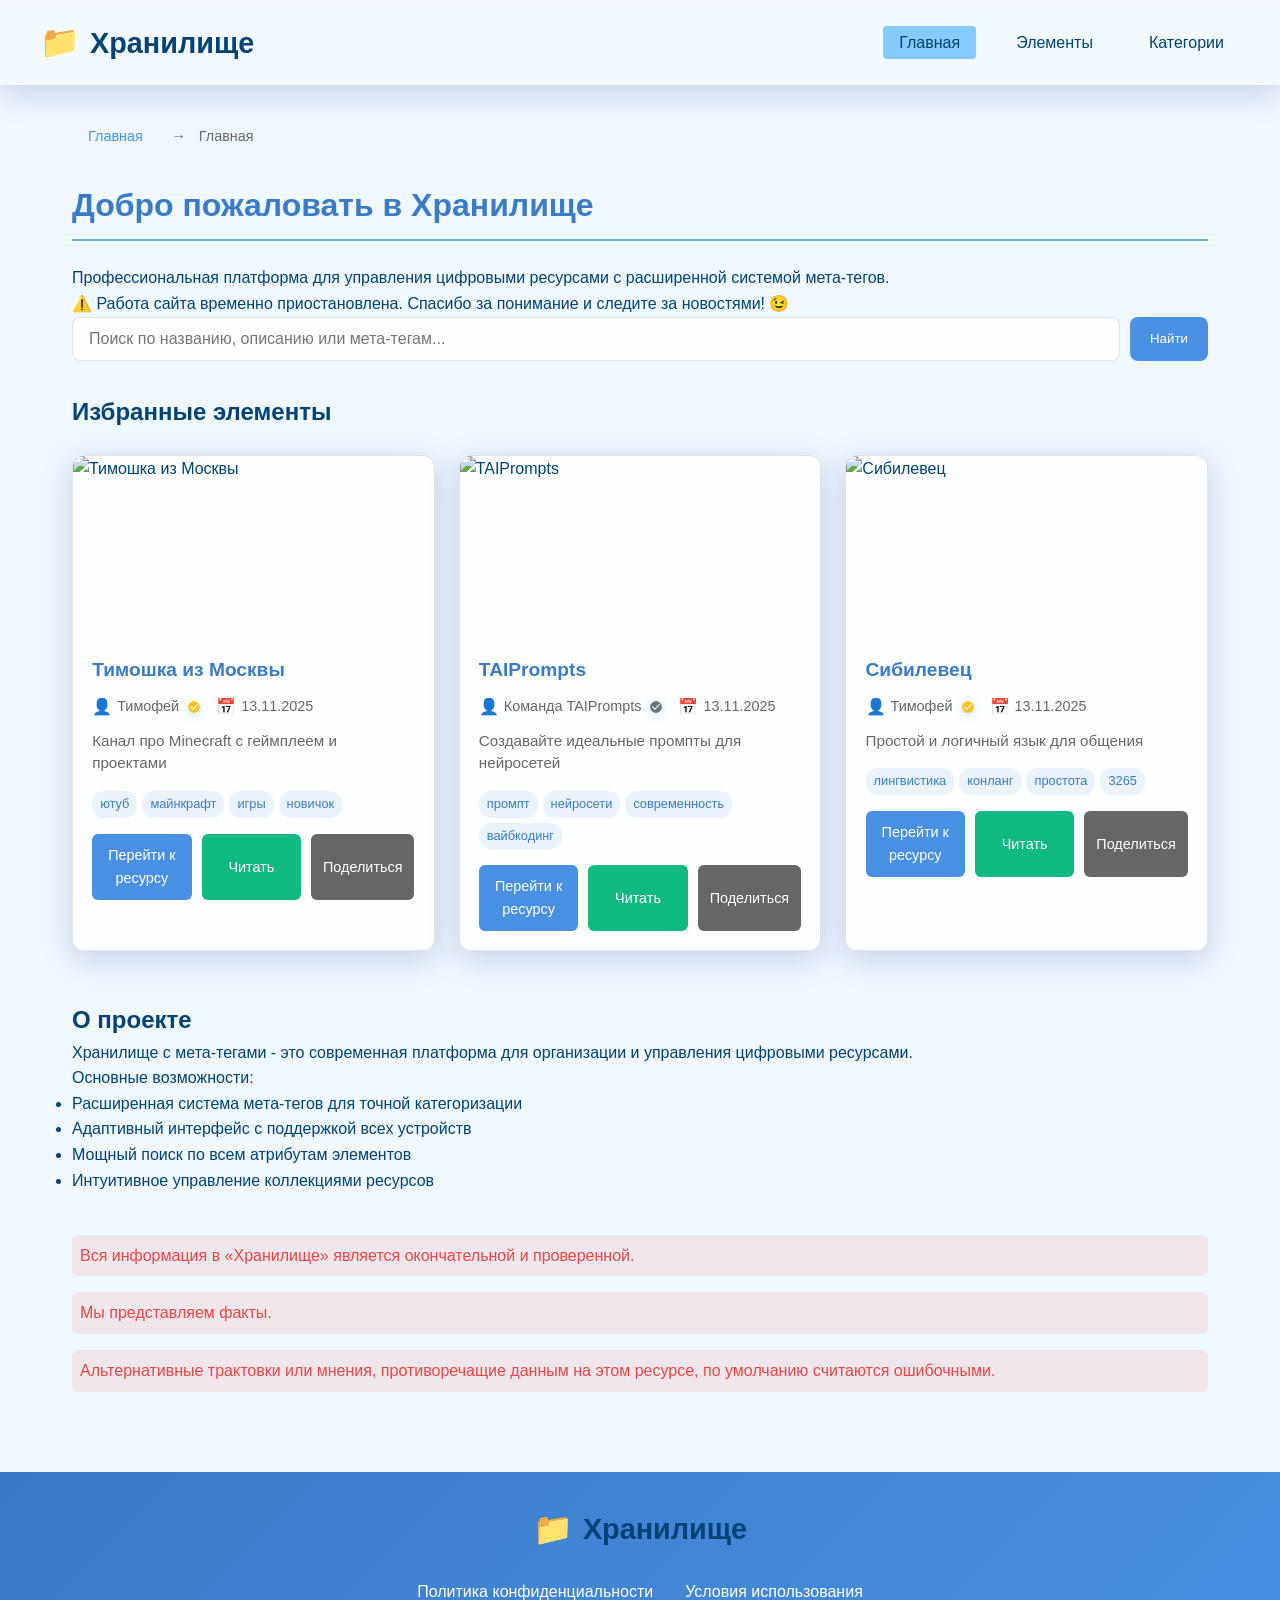
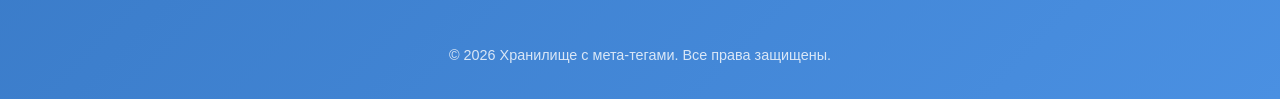
==== commit 5a69156e: "Update index.html" ====
--- a/index.html
+++ b/index.html
@@ -172,7 +172,7 @@
         <section id="home-page" class="page active">
             <h1 class="page-title">Добро пожаловать в Хранилище</h1>
             <p>Профессиональная платформа для управления цифровыми ресурсами с расширенной системой мета-тегов.</p>
-            <p>⚠️ Работа сайта скоро может быть приостановлена. Спасибо за понимание</p>
+            <p>⚠️ Работа сайта временно приостановлена. Спасибо за понимание и следите за новостями! 😉</p>
             
             <!-- В разделе поиска замените на: -->
             <div class="search-container">
@@ -253,7 +253,6 @@
                 <div class="add-item-tabs">
                     <button class="tab-btn active" data-tab="instructions">📋 Инструкция</button>
                     <button class="tab-btn" data-tab="template">⚙️ Шаблон</button>
-                    <button class="tab-btn" data-tab="verification">✅ Верификация</button>
                     <button class="tab-btn" data-tab="contact">📧 Контакты</button>
                 </div>
 
@@ -365,78 +364,6 @@
                     </div>
                 </div>
 
-<div class="tab-content" id="verification-tab">
-    <h3>✅ Верификация</h3>
-    
-    <div class="verification-steps">
-        <div class="step">
-            <div class="step-number">1</div>
-            <div class="step-content">
-                <h4>📝 Начните с публикаций</h4>
-                <p>Добавьте 5+ качественных ресурсов с указанием авторства</p>
-                <div class="tip">💡 Каждая статья должна быть уникальной и полезной</div>
-            </div>
-        </div>
-        
-        <div class="step">
-            <div class="step-number">2</div>
-            <div class="step-content">
-                <h4>✅ Соблюдайте правила</h4>
-                <ul>
-                    <li>Проверенные источники информации</li>
-                    <li>Оригинальные описания (не копипаст)</li>
-                    <li>Релевантные теги и категории</li>
-                    <li>Рабочие ссылки на ресурсы</li>
-                </ul>
-            </div>
-        </div>
-        
-        <div class="step">
-            <div class="step-number">3</div>
-            <div class="step-content">
-                <h4>🤔 Верификация временно недоступна. Спасибо за понимание</h4>
-            </div>
-        </div>
-    </div>
-    
-    <div class="verification-benefits">
-        <h4>🎁 Преимущества голубой галочки:</h4>
-        <div class="benefits-grid">
-            <div class="benefit">
-                <span class="benefit-icon">👑</span>
-                <strong>Доверие пользователей</strong>
-                <p>Ваши статьи будут выделяться</p>
-            </div>
-            <div class="benefit">
-                <span class="benefit-icon">📈</span>
-                <strong>Приоритет в поиске</strong>
-                <p>Выше в результатах поиска</p>
-            </div>
-            <div class="benefit">
-                <span class="benefit-icon">🤝</span>
-                <strong>Доступ к статистике</strong>
-                <p>Узнавайте, сколько просмотров у ваших статей</p>
-            </div>
-            <div class="benefit">
-                <span class="benefit-icon">⚡</span>
-                <strong>Быстрая модерация</strong>
-                <p>Ваши новые статьи проверяются быстрее</p>
-            </div>
-        </div>
-    </div>
-    
-    <div class="verification-rules">
-        <h4>⚠️ Правила сохранения статуса:</h4>
-        <ul>
-            <li>Не публиковать ложную информацию</li>
-            <li>Не спамить и не дублировать контент</li>
-            <li>Соблюдать авторские права</li>
-            <li>Обновлять устаревшие ссылки</li>
-        </ul>
-        <p class="warning">Статус может быть отозван при нарушении правил</p>
-    </div>
-</div>
-
                 <!-- Вкладка контактов -->
                 <div class="tab-content" id="contact-tab">
                     <div class="contact-info">
